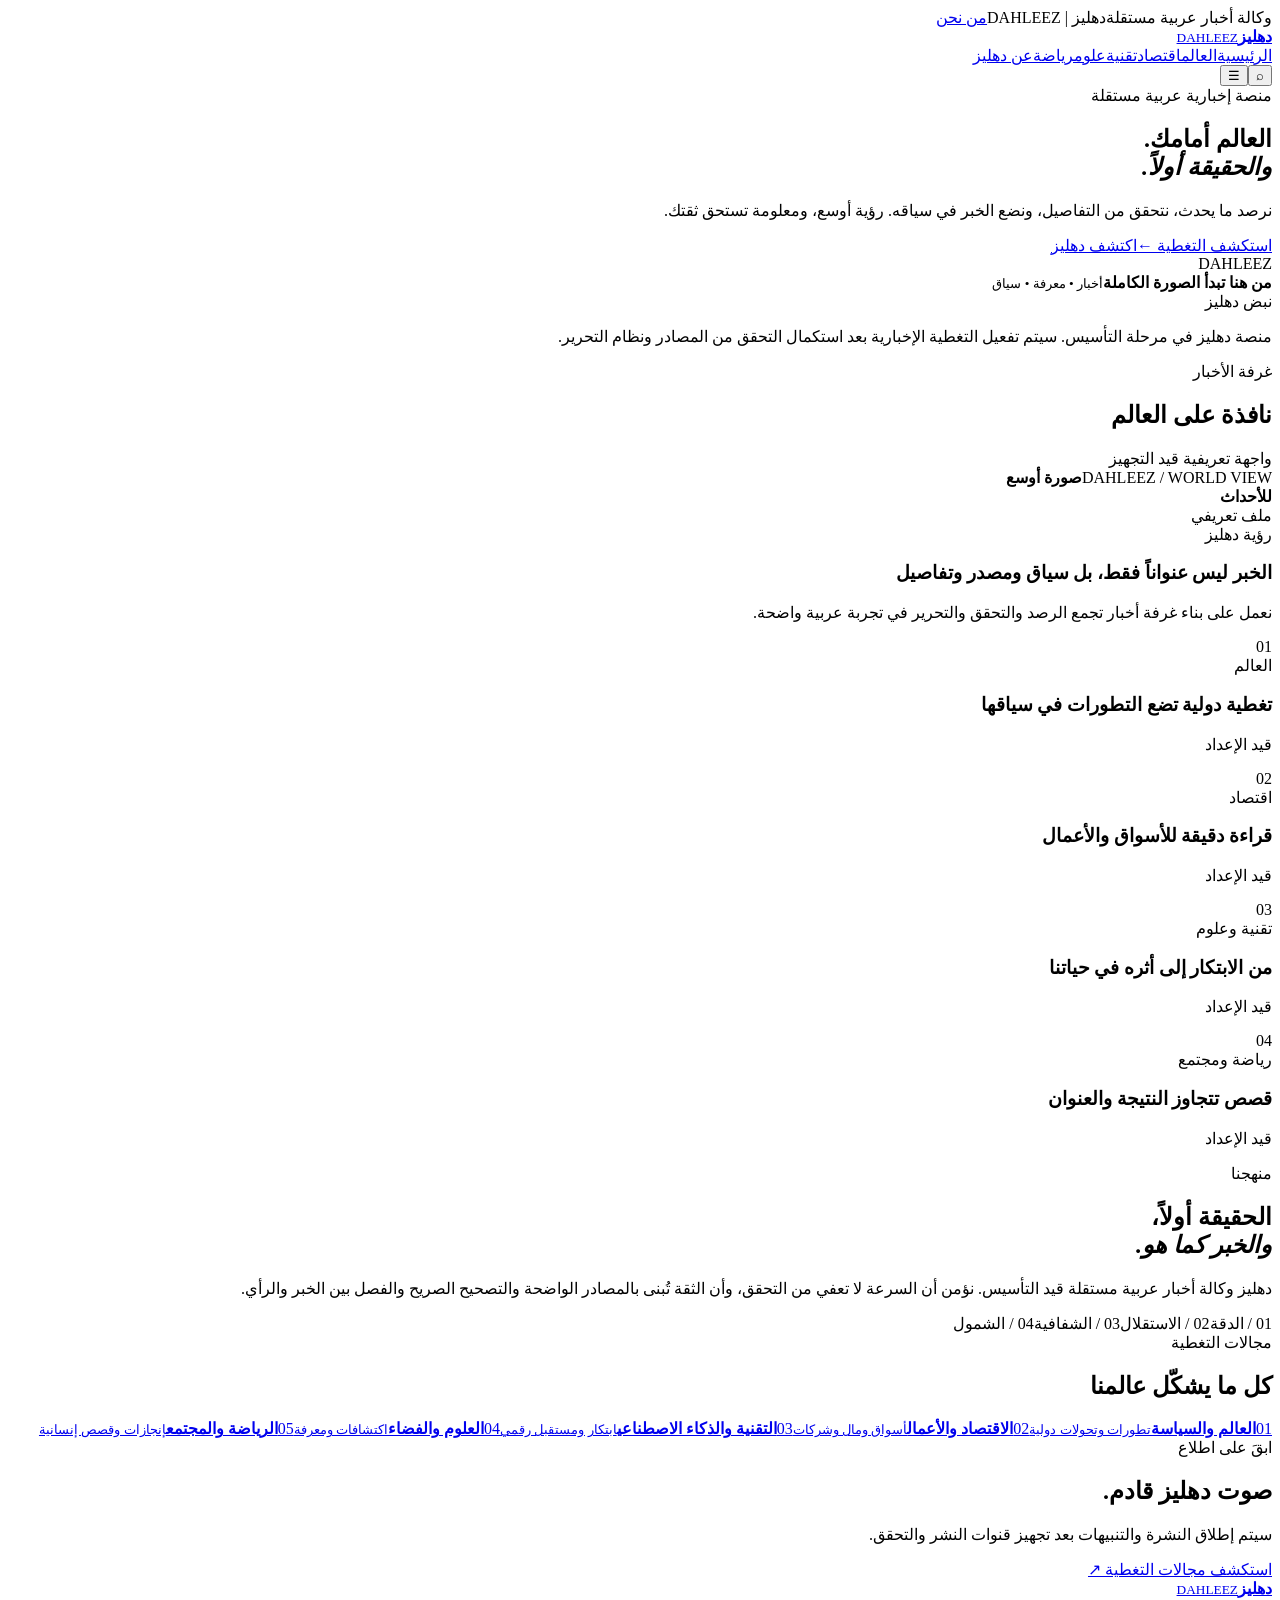
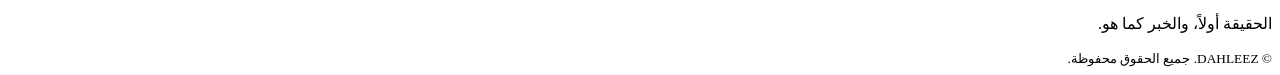
==== public/index.html @ 96f8e3ff "Prepare DAHLEEZ public assets for Cloudflare Worker" ====
<!doctype html>
<html lang="ar" dir="rtl">
<head>
<meta charset="utf-8"><meta name="viewport" content="width=device-width,initial-scale=1">
<meta name="theme-color" content="#08172a"><meta name="description" content="دهليز، وكالة أخبار عربية مستقلة. الحقيقة أولاً، والخبر كما هو.">
<title>دهليز | DAHLEEZ</title>
<link rel="icon" href="assets/brand/mark.svg" type="image/svg+xml">
<link rel="preconnect" href="https://fonts.googleapis.com"><link rel="preconnect" href="https://fonts.gstatic.com" crossorigin>
<link href="https://fonts.googleapis.com/css2?family=IBM+Plex+Sans+Arabic:wght@400;500;600;700&family=Manrope:wght@400;500;600;700;800&display=swap" rel="stylesheet">
<link rel="stylesheet" href="assets/css/style.css">
</head>
<body>
<div class="topline"><div class="wrap top-inner"><span>وكالة أخبار عربية مستقلة</span><span id="todayDate">دهليز | DAHLEEZ</span><a href="#about">من نحن</a></div></div>
<header class="header"><div class="wrap nav">
<a class="brand" href="#" aria-label="دهليز الرئيسية"><img src="assets/brand/mark.svg" alt=""><span><b>دهليز</b><small>DAHLEEZ</small></span></a>
<nav id="mainNav"><a class="active" href="#home">الرئيسية</a><a href="#world">العالم</a><a href="#business">اقتصاد</a><a href="#tech">تقنية</a><a href="#science">علوم</a><a href="#sports">رياضة</a><a href="#about">عن دهليز</a></nav>
<div class="nav-actions"><button class="search-btn" id="searchToggle" aria-label="فتح البحث">⌕</button><button class="menu-btn" id="menuToggle" aria-label="القائمة">☰</button></div>
</div></header>
<main id="home">
<section class="hero"><div class="wrap hero-grid"><div class="hero-copy"><div class="eyebrow"><i></i> منصة إخبارية عربية مستقلة</div><h1>العالم أمامك.<br><em>والحقيقة أولاً.</em></h1><p>نرصد ما يحدث، نتحقق من التفاصيل، ونضع الخبر في سياقه. رؤية أوسع، ومعلومة تستحق ثقتك.</p><div class="hero-links"><a class="gold-btn" href="#latest">استكشف التغطية <span>←</span></a><a class="text-link" href="#about">اكتشف دهليز</a></div></div><div class="hero-art"><div class="orbit orbit-one"></div><div class="orbit orbit-two"></div><div class="globe"><div class="globe-lines"></div><span>DAHLEEZ</span></div><div class="art-caption"><b>من هنا تبدأ الصورة الكاملة</b><small>أخبار • معرفة • سياق</small></div></div></div></section>
<section class="ticker"><div class="wrap ticker-inner"><span class="ticker-label">نبض دهليز</span><p>منصة دهليز في مرحلة التأسيس. سيتم تفعيل التغطية الإخبارية بعد استكمال التحقق من المصادر ونظام التحرير.</p><span class="ticker-dot"></span></div></section>
<section class="section wrap" id="latest"><div class="section-head"><div><span class="kicker">غرفة الأخبار</span><h2>نافذة على العالم</h2></div><span class="section-note">واجهة تعريفية قيد التجهيز</span></div>
<div class="feature-grid"><article class="feature-main"><div class="feature-visual"><div class="visual-world"><span>DAHLEEZ / WORLD VIEW</span><b>صورة أوسع<br>للأحداث</b></div><span class="visual-tag">ملف تعريفي</span></div><div class="feature-body"><span class="category">رؤية دهليز</span><h3>الخبر ليس عنواناً فقط، بل سياق ومصدر وتفاصيل</h3><p>نعمل على بناء غرفة أخبار تجمع الرصد والتحقق والتحرير في تجربة عربية واضحة.</p></div></article>
<div class="side-stories"><article class="story-card"><div class="story-icon">01</div><div><span class="category">العالم</span><h3>تغطية دولية تضع التطورات في سياقها</h3><p>قيد الإعداد</p></div></article><article class="story-card"><div class="story-icon">02</div><div><span class="category">اقتصاد</span><h3>قراءة دقيقة للأسواق والأعمال</h3><p>قيد الإعداد</p></div></article><article class="story-card"><div class="story-icon">03</div><div><span class="category">تقنية وعلوم</span><h3>من الابتكار إلى أثره في حياتنا</h3><p>قيد الإعداد</p></div></article><article class="story-card"><div class="story-icon">04</div><div><span class="category">رياضة ومجتمع</span><h3>قصص تتجاوز النتيجة والعنوان</h3><p>قيد الإعداد</p></div></article></div></div>
</section>
<section class="dark-band" id="about"><div class="wrap about-grid"><div><span class="kicker">منهجنا</span><h2>الحقيقة أولاً،<br><em>والخبر كما هو.</em></h2></div><div class="about-text"><p>دهليز وكالة أخبار عربية مستقلة قيد التأسيس. نؤمن أن السرعة لا تعفي من التحقق، وأن الثقة تُبنى بالمصادر الواضحة والتصحيح الصريح والفصل بين الخبر والرأي.</p><div class="values"><span>01 / الدقة</span><span>02 / الاستقلال</span><span>03 / الشفافية</span><span>04 / الشمول</span></div></div></div></section>
<section class="section wrap" id="coverage"><div class="section-head"><div><span class="kicker">مجالات التغطية</span><h2>كل ما يشكّل عالمنا</h2></div></div><div class="topics"><a id="world" href="#latest"><span>01</span><b>العالم والسياسة</b><small>تطورات وتحولات دولية</small></a><a id="business" href="#latest"><span>02</span><b>الاقتصاد والأعمال</b><small>أسواق ومال وشركات</small></a><a id="tech" href="#latest"><span>03</span><b>التقنية والذكاء الاصطناعي</b><small>ابتكار ومستقبل رقمي</small></a><a id="science" href="#latest"><span>04</span><b>العلوم والفضاء</b><small>اكتشافات ومعرفة</small></a><a id="sports" href="#latest"><span>05</span><b>الرياضة والمجتمع</b><small>إنجازات وقصص إنسانية</small></a></div></section>
<section class="newsletter"><div class="wrap news-inner"><div><span class="kicker">ابقَ على اطلاع</span><h2>صوت دهليز قادم.</h2><p>سيتم إطلاق النشرة والتنبيهات بعد تجهيز قنوات النشر والتحقق.</p></div><a class="outline-btn" href="#coverage">استكشف مجالات التغطية <span>↗</span></a></div></section>
</main>
<footer><div class="wrap footer-inner"><a class="brand footer-brand" href="#"><img src="assets/brand/mark.svg" alt=""><span><b>دهليز</b><small>DAHLEEZ</small></span></a><p>الحقيقة أولاً، والخبر كما هو.</p><small>© <span id="year"></span> DAHLEEZ. جميع الحقوق محفوظة.</small></div></footer>
<div class="search-panel" id="searchPanel" hidden><div class="wrap search-inner"><input id="searchInput" type="search" placeholder="ابحث في دهليز..." aria-label="ابحث"><button id="searchClose">إغلاق</button></div><p class="wrap">البحث سيتاح عند إطلاق المحتوى الإخباري.</p></div>
<script src="assets/js/app.js"></script>
</body></html>
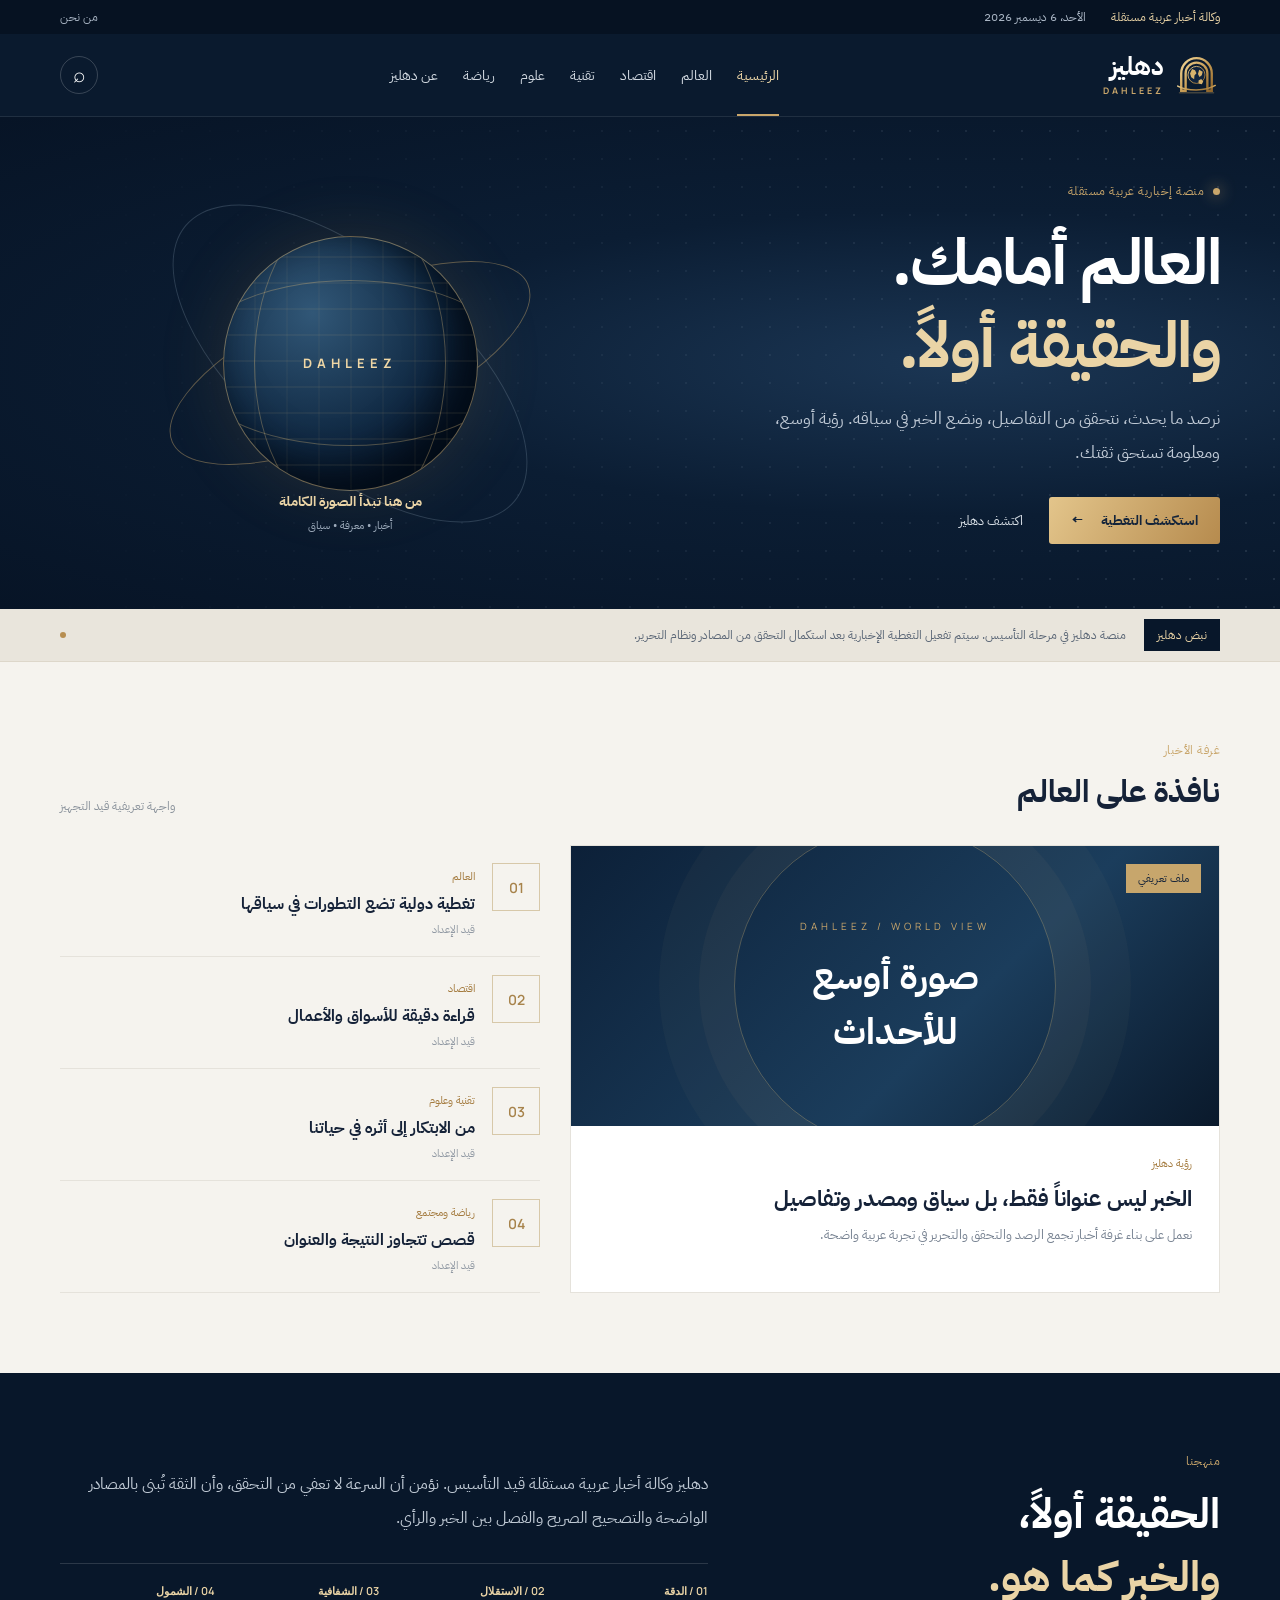
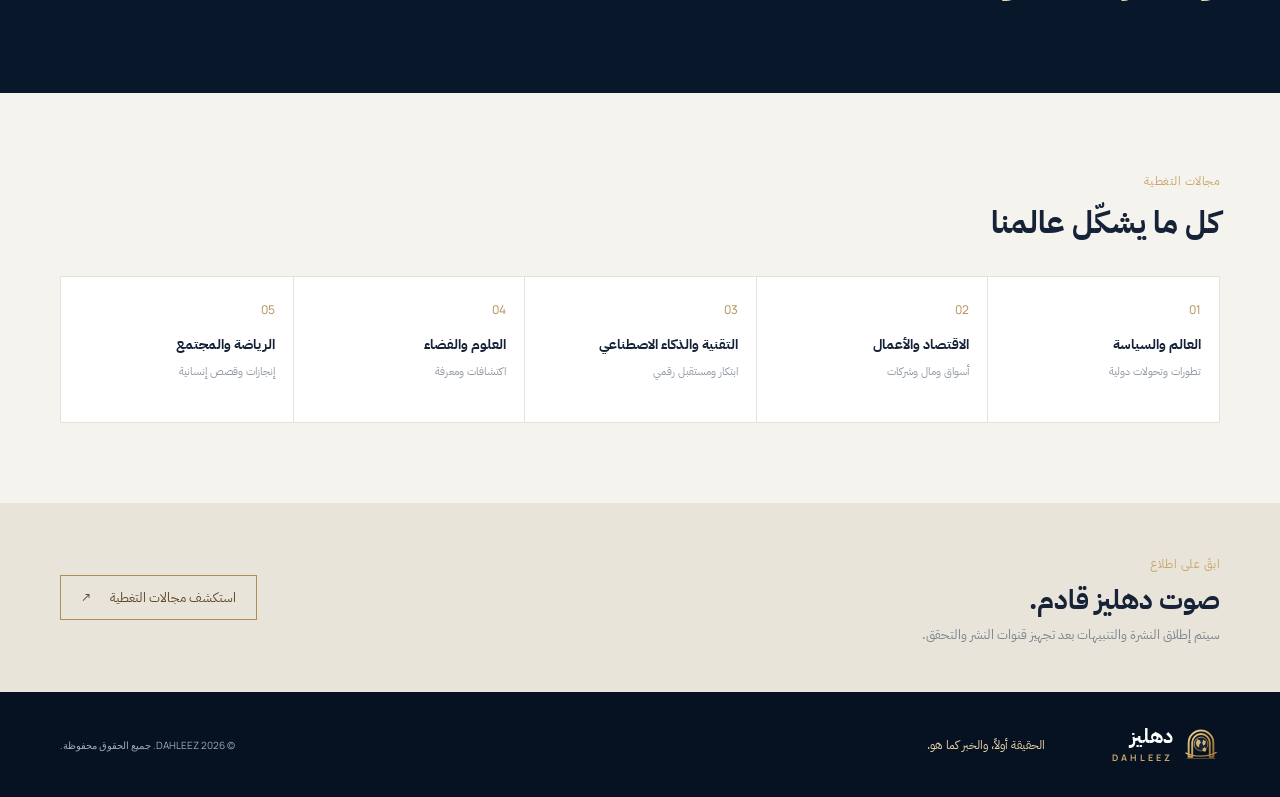
==== commit 3118af69: "Sync DAHLEEZ public site with latest homepage changes" ====
--- a/public/index.html
+++ b/public/index.html
@@ -22,6 +22,7 @@
 <section class="section wrap" id="latest"><div class="section-head"><div><span class="kicker">غرفة الأخبار</span><h2>نافذة على العالم</h2></div><span class="section-note">واجهة تعريفية قيد التجهيز</span></div>
 <div class="feature-grid"><article class="feature-main"><div class="feature-visual"><div class="visual-world"><span>DAHLEEZ / WORLD VIEW</span><b>صورة أوسع<br>للأحداث</b></div><span class="visual-tag">ملف تعريفي</span></div><div class="feature-body"><span class="category">رؤية دهليز</span><h3>الخبر ليس عنواناً فقط، بل سياق ومصدر وتفاصيل</h3><p>نعمل على بناء غرفة أخبار تجمع الرصد والتحقق والتحرير في تجربة عربية واضحة.</p></div></article>
 <div class="side-stories"><article class="story-card"><div class="story-icon">01</div><div><span class="category">العالم</span><h3>تغطية دولية تضع التطورات في سياقها</h3><p>قيد الإعداد</p></div></article><article class="story-card"><div class="story-icon">02</div><div><span class="category">اقتصاد</span><h3>قراءة دقيقة للأسواق والأعمال</h3><p>قيد الإعداد</p></div></article><article class="story-card"><div class="story-icon">03</div><div><span class="category">تقنية وعلوم</span><h3>من الابتكار إلى أثره في حياتنا</h3><p>قيد الإعداد</p></div></article><article class="story-card"><div class="story-icon">04</div><div><span class="category">رياضة ومجتمع</span><h3>قصص تتجاوز النتيجة والعنوان</h3><p>قيد الإعداد</p></div></article></div></div>
+<div id="liveStories" class="live-stories" hidden aria-live="polite"></div>
 </section>
 <section class="dark-band" id="about"><div class="wrap about-grid"><div><span class="kicker">منهجنا</span><h2>الحقيقة أولاً،<br><em>والخبر كما هو.</em></h2></div><div class="about-text"><p>دهليز وكالة أخبار عربية مستقلة قيد التأسيس. نؤمن أن السرعة لا تعفي من التحقق، وأن الثقة تُبنى بالمصادر الواضحة والتصحيح الصريح والفصل بين الخبر والرأي.</p><div class="values"><span>01 / الدقة</span><span>02 / الاستقلال</span><span>03 / الشفافية</span><span>04 / الشمول</span></div></div></div></section>
 <section class="section wrap" id="coverage"><div class="section-head"><div><span class="kicker">مجالات التغطية</span><h2>كل ما يشكّل عالمنا</h2></div></div><div class="topics"><a id="world" href="#latest"><span>01</span><b>العالم والسياسة</b><small>تطورات وتحولات دولية</small></a><a id="business" href="#latest"><span>02</span><b>الاقتصاد والأعمال</b><small>أسواق ومال وشركات</small></a><a id="tech" href="#latest"><span>03</span><b>التقنية والذكاء الاصطناعي</b><small>ابتكار ومستقبل رقمي</small></a><a id="science" href="#latest"><span>04</span><b>العلوم والفضاء</b><small>اكتشافات ومعرفة</small></a><a id="sports" href="#latest"><span>05</span><b>الرياضة والمجتمع</b><small>إنجازات وقصص إنسانية</small></a></div></section>
--- a/public/assets/css/style.css
+++ b/public/assets/css/style.css
@@ -0,0 +1,4 @@
+:root{--navy:#08172a;--navy2:#10243d;--gold:#c9a66b;--gold2:#ead4a6;--paper:#f5f3ee;--ink:#152238;--muted:#738092;--line:#e5e2db}*{box-sizing:border-box}html{scroll-behavior:smooth}body{margin:0;background:var(--paper);color:var(--ink);font-family:"IBM Plex Sans Arabic",sans-serif}a{color:inherit;text-decoration:none}.wrap{width:min(1160px,calc(100% - 44px));margin:auto}.topline{background:#061222;color:#aab6c5;font-size:12px}.top-inner{height:34px;display:flex;align-items:center;gap:25px}.top-inner span:first-child{color:var(--gold2)}.top-inner a{margin-right:auto}.header{background:#0a1a2e;color:white;border-bottom:1px solid #ffffff17;position:sticky;top:0;z-index:20}.nav{height:82px;display:flex;align-items:center;gap:35px}.brand{display:flex;align-items:center;gap:9px;min-width:150px}.brand img{width:47px;height:47px}.brand b{font-size:25px;display:block;line-height:1.1;font-weight:700}.brand small{font:700 9px Manrope,sans-serif;letter-spacing:3px;color:var(--gold);display:block;margin-top:4px}.nav nav{display:flex;align-items:center;gap:25px;margin:auto;font-size:14px;color:#d2d9e1}.nav nav a{padding:30px 0;position:relative}.nav nav a:hover,.nav nav .active{color:var(--gold2)}.nav nav .active:after{content:"";position:absolute;bottom:0;right:0;left:0;height:2px;background:var(--gold)}.nav-actions{display:flex;gap:8px}.nav-actions button{border:1px solid #ffffff30;color:white;background:transparent;width:38px;height:38px;border-radius:50%;font-size:21px;cursor:pointer}.menu-btn{display:none}.hero{background:radial-gradient(ellipse at 75% 50%,#1b3654 0,#0b1d33 44%,#071426 100%);color:white;overflow:hidden;position:relative}.hero:after{content:"";position:absolute;inset:0;opacity:.13;background-image:radial-gradient(#b7c7d8 1px,transparent 1px);background-size:28px 28px;mask-image:linear-gradient(90deg,transparent,#000)}.hero-grid{min-height:460px;display:grid;grid-template-columns:1fr 1fr;align-items:center;position:relative;z-index:1}.hero-copy{padding:65px 0}.eyebrow,.kicker{font-size:12px;color:var(--gold);letter-spacing:.5px}.eyebrow{display:flex;align-items:center;gap:9px}.eyebrow i{width:7px;height:7px;border-radius:50%;background:var(--gold);box-shadow:0 0 15px var(--gold)}h1{font-size:clamp(42px,5vw,66px);line-height:1.3;margin:22px 0 14px;letter-spacing:-1.5px}h1 em,.about-grid h2 em{font-style:normal;color:var(--gold2)}.hero-copy>p{max-width:480px;color:#c0cad6;font-size:17px;line-height:2;margin:0 0 27px}.hero-links{display:flex;align-items:center;gap:26px}.gold-btn{background:linear-gradient(120deg,#e3c58b,#b68b4e);color:#14243a;padding:13px 22px;border-radius:3px;font-weight:700;font-size:14px}.gold-btn span{margin-right:14px}.text-link{color:#d9e0e7;font-size:13px}.hero-art{height:390px;position:relative;display:grid;place-items:center}.globe{width:255px;height:255px;border-radius:50%;border:1px solid #c6a66b88;background:radial-gradient(circle at 35% 30%,#315777,#102943 53%,#071426 75%);box-shadow:inset -20px -15px 45px #020b16,0 0 70px #c39b4b24;display:grid;place-items:center;position:relative;overflow:hidden}.globe:before,.globe:after{content:"";position:absolute;border:1px solid #d8b77955;border-radius:50%;width:75%;height:125%}.globe:after{width:130%;height:65%}.globe-lines{position:absolute;inset:0;background:repeating-linear-gradient(0deg,transparent 0 24px,#d9bb8050 25px,transparent 26px),repeating-linear-gradient(90deg,transparent 0 30px,#d9bb8030 31px,transparent 32px);border-radius:50%;opacity:.45}.globe span{font:700 13px Manrope,sans-serif;letter-spacing:5px;color:#f0d7a5;z-index:1}.orbit{position:absolute;border:1px solid #c9a66b70;border-radius:50%;width:390px;height:140px;transform:rotate(-24deg)}.orbit-two{width:430px;height:205px;transform:rotate(40deg);border-color:#8aa1b544}.art-caption{position:absolute;bottom:22px;right:50%;transform:translateX(50%);text-align:center;white-space:nowrap}.art-caption b{display:block;color:var(--gold2);font-size:14px}.art-caption small{color:#9eacbc;font-size:11px}.ticker{background:#e9e5dc;border-bottom:1px solid #ddd7ca}.ticker-inner{min-height:52px;display:flex;align-items:center;gap:18px}.ticker-label{background:var(--navy);color:var(--gold2);font-size:12px;padding:7px 13px}.ticker-inner p{font-size:12px;color:#596575;margin:0}.ticker-dot{width:6px;height:6px;border-radius:50%;background:#b78e51;margin-right:auto}.section{padding-top:75px;padding-bottom:80px}.section-head{display:flex;align-items:end;justify-content:space-between;margin-bottom:30px}.section-head h2{font-size:31px;margin:7px 0 0}.section-note{color:#8a929b;font-size:12px}.feature-grid{display:grid;grid-template-columns:1.15fr .85fr;gap:30px}.feature-main{background:white;border:1px solid var(--line)}.feature-visual{height:280px;background:linear-gradient(135deg,#0c2038,#1b3d5c 60%,#0a192b);position:relative;overflow:hidden;display:flex;align-items:center;justify-content:center}.feature-visual:before{content:"";position:absolute;width:320px;height:320px;border:1px solid #d2b47755;border-radius:50%;box-shadow:0 0 0 35px #d2b4770a,0 0 0 75px #d2b47708}.visual-world{color:white;text-align:center;position:relative}.visual-world span{font:10px Manrope,sans-serif;letter-spacing:4px;color:var(--gold)}.visual-world b{display:block;font-size:37px;line-height:1.5;margin-top:12px}.visual-tag{position:absolute;top:18px;right:18px;background:#c7a66c;color:#17253a;padding:6px 12px;font-size:11px}.feature-body{padding:24px 27px}.category{font-size:11px;color:#a47b3f}.feature-body h3{font-size:22px;margin:8px 0}.feature-body p{font-size:13px;color:#788392;line-height:1.9;margin:0}.side-stories{display:flex;flex-direction:column}.story-card{display:flex;gap:17px;padding:18px 0;border-bottom:1px solid var(--line)}.story-icon{width:48px;height:48px;border:1px solid #d7c8a9;color:#a7834b;display:grid;place-items:center;font:600 14px Manrope;flex-shrink:0}.story-card h3{font-size:16px;margin:5px 0}.story-card p{font-size:11px;color:#929aa4;margin:0}.dark-band{background:var(--navy);color:white;padding:75px 0}.about-grid{display:grid;grid-template-columns:.8fr 1.2fr;gap:80px;align-items:center}.about-grid h2{font-size:42px;line-height:1.5;margin:10px 0}.about-text>p{color:#c0cad5;font-size:16px;line-height:2.1;margin:0 0 28px}.values{display:grid;grid-template-columns:repeat(4,1fr);gap:10px;border-top:1px solid #ffffff24;padding-top:19px}.values span{font:600 11px Manrope,sans-serif;color:var(--gold2)}.topics{display:grid;grid-template-columns:repeat(5,1fr);border:1px solid var(--line);background:white}.topics a{padding:24px 18px;border-left:1px solid var(--line);min-height:145px;transition:.2s}.topics a:hover{background:#f0ece3}.topics a:last-child{border:0}.topics span{display:block;color:#b18b50;font:12px Manrope;margin-bottom:16px}.topics b{display:block;font-size:14px}.topics small{display:block;color:#929aa4;font-size:11px;margin-top:8px}.newsletter{background:#e9e4d9;padding:48px 0}.news-inner{display:flex;align-items:center;justify-content:space-between}.news-inner h2{font-size:27px;margin:5px 0}.news-inner p{color:#7b8490;font-size:13px;margin:0}.outline-btn{border:1px solid #b18b50;padding:12px 20px;color:#5c4729;font-size:13px}.outline-btn span{margin-right:15px}footer{background:#061222;color:#9daaba}.footer-inner{min-height:105px;display:flex;align-items:center;gap:25px}.footer-brand{color:white}.footer-brand img{width:38px}.footer-brand b{font-size:20px}.footer-inner>p{font-size:12px;margin-left:auto;color:var(--gold2)}.footer-inner>small{font:10px Manrope}.search-panel{position:fixed;inset:0 0 auto;background:#0a1a2e;color:white;z-index:40;padding:25px 0 18px;box-shadow:0 15px 35px #0005}.search-inner{display:flex;gap:12px}.search-inner input{flex:1;background:#fff1;border:1px solid #ffffff30;color:white;padding:13px;font:inherit}.search-inner button{background:var(--gold);border:0;padding:0 20px;font:inherit}.search-panel p{font-size:12px;color:#aab6c5}.search-panel[hidden]{display:none}
+@media(max-width:900px){.nav{gap:14px}.nav nav{gap:13px;font-size:12px}.brand{min-width:120px}.brand b{font-size:22px}.hero-grid{min-height:420px}.hero-art{transform:scale(.85)}.topics{grid-template-columns:repeat(3,1fr)}.topics a:nth-child(3){border-left:0}.topics a:nth-child(n+4){border-top:1px solid var(--line)}}
+@media(max-width:680px){.wrap{width:min(100% - 30px,520px)}.top-inner{gap:10px;font-size:10px}.top-inner span:first-child{display:none}.nav{height:68px}.brand img{width:40px}.brand b{font-size:21px}.nav nav{display:none;position:absolute;top:68px;right:0;left:0;background:#0a1a2e;padding:10px 20px 20px;flex-direction:column;align-items:stretch;gap:0;border-top:1px solid #ffffff20}.nav nav.open{display:flex}.nav nav a{padding:12px 0}.nav nav .active:after{display:none}.menu-btn{display:block}.hero-grid{grid-template-columns:1fr;min-height:0}.hero-copy{padding:54px 0 5px}.hero-copy>p{font-size:15px}.hero-art{height:280px;transform:scale(.75);margin-top:-5px}.globe{width:225px;height:225px}.orbit{width:330px}.ticker-inner{gap:10px}.ticker-inner p{font-size:10px;line-height:1.7}.section{padding:55px 0}.section-head h2{font-size:25px}.section-note{font-size:10px}.feature-grid{grid-template-columns:1fr;gap:12px}.feature-visual{height:220px}.visual-world b{font-size:30px}.feature-body{padding:20px}.feature-body h3{font-size:19px}.story-card{padding:14px 0}.dark-band{padding:55px 0}.about-grid{grid-template-columns:1fr;gap:15px}.about-grid h2{font-size:34px}.about-text>p{font-size:14px}.values{grid-template-columns:repeat(2,1fr);row-gap:15px}.topics{grid-template-columns:repeat(2,1fr)}.topics a{min-height:125px;padding:18px 13px;border-top:1px solid var(--line)}.topics a:nth-child(odd){border-left:1px solid var(--line)}.topics a:nth-child(even){border-left:0}.topics a:last-child{grid-column:span 2;border:0;border-top:1px solid var(--line)}.news-inner{align-items:flex-start;gap:18px;flex-direction:column}.footer-inner{padding:20px 0;flex-wrap:wrap;gap:10px}.footer-inner>p{width:100%;order:3}.footer-inner>small{margin-right:auto;font-size:9px}}
+@media(prefers-reduced-motion:reduce){html{scroll-behavior:auto}*{transition:none!important}}
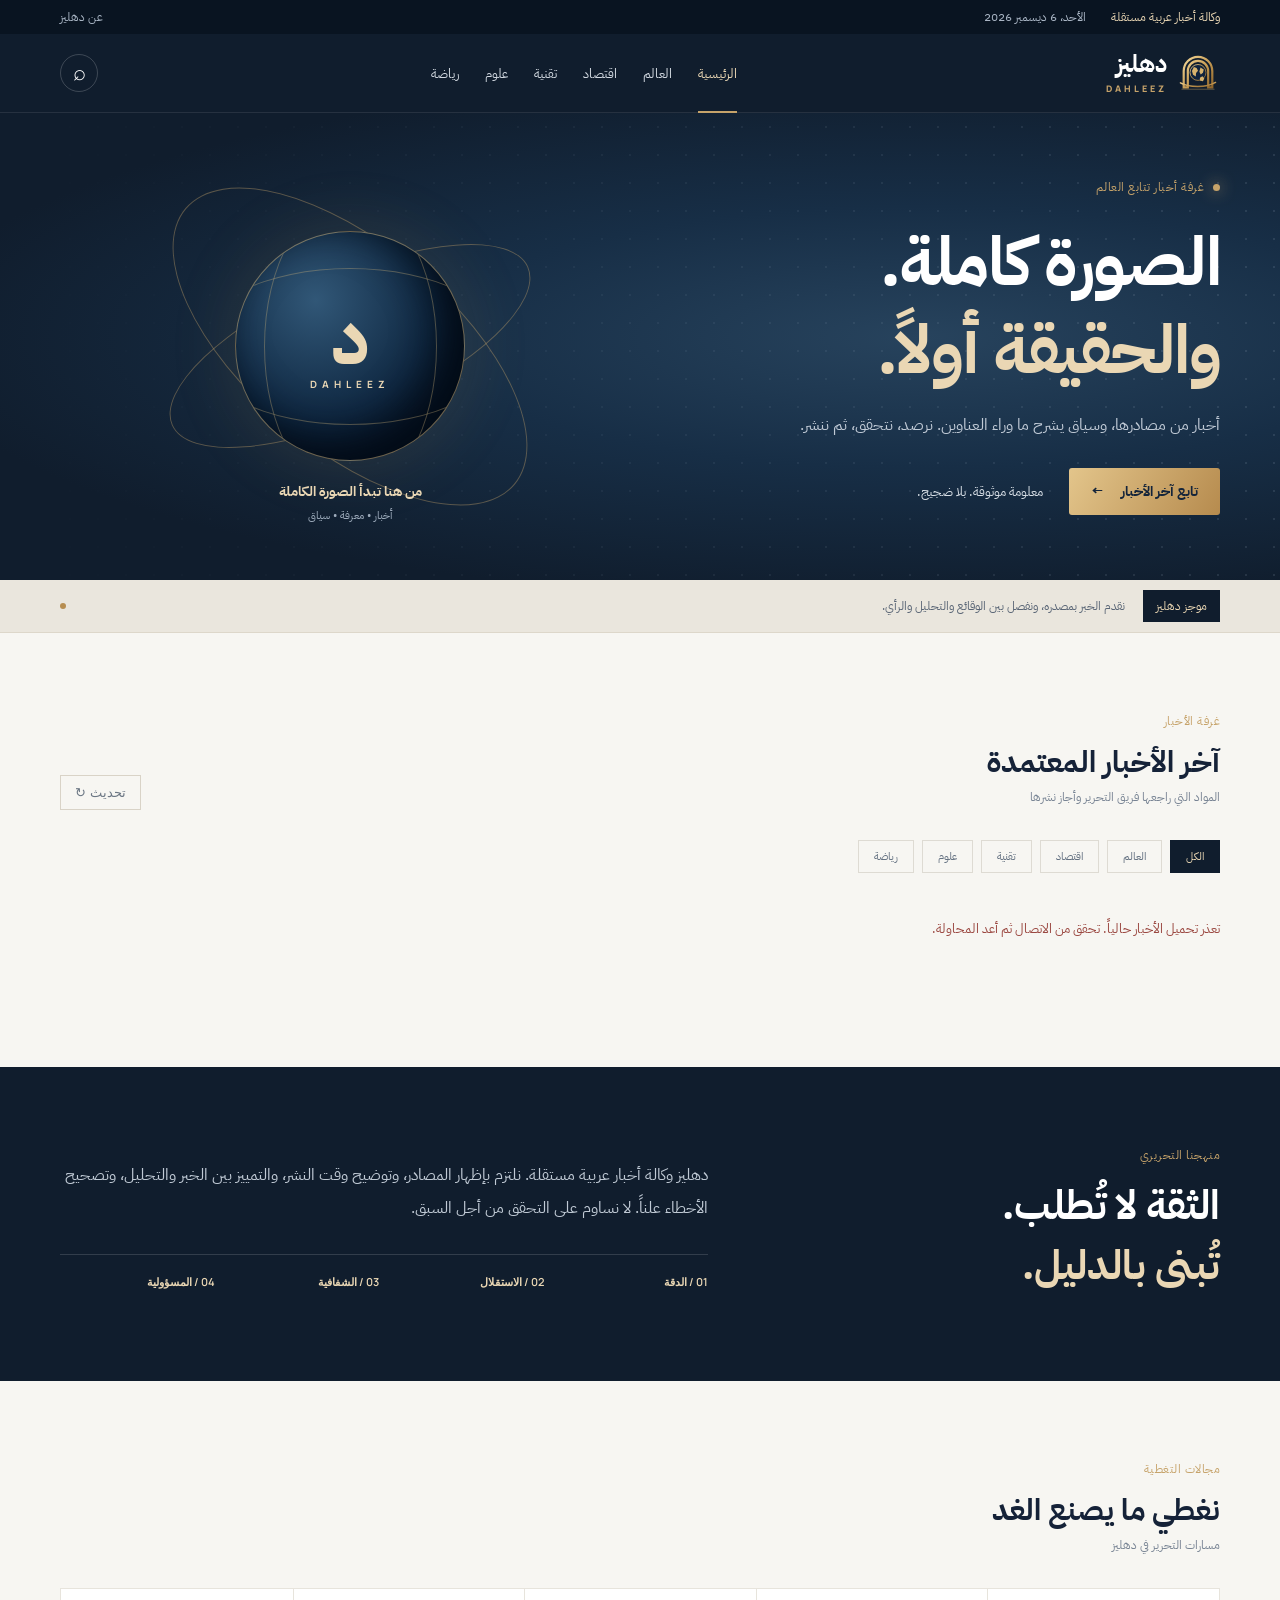
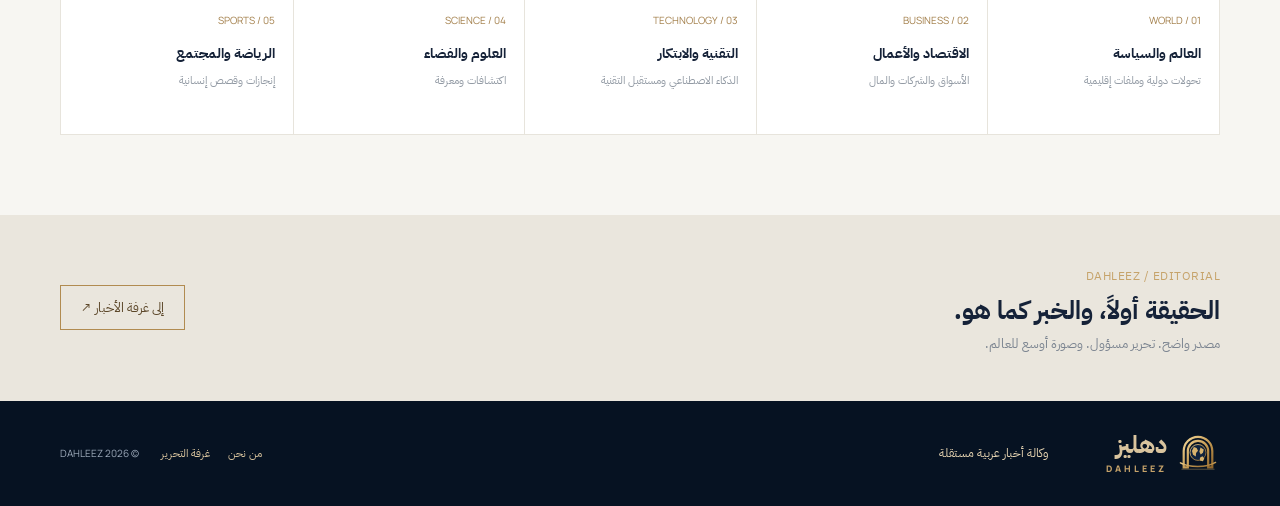
==== commit 94041ac7: "Build complete DAHLEEZ newsroom experience" ====
--- a/public/index.html
+++ b/public/index.html
@@ -1,34 +1,13 @@
-<!doctype html>
-<html lang="ar" dir="rtl">
-<head>
-<meta charset="utf-8"><meta name="viewport" content="width=device-width,initial-scale=1">
-<meta name="theme-color" content="#08172a"><meta name="description" content="دهليز، وكالة أخبار عربية مستقلة. الحقيقة أولاً، والخبر كما هو.">
-<title>دهليز | DAHLEEZ</title>
-<link rel="icon" href="assets/brand/mark.svg" type="image/svg+xml">
-<link rel="preconnect" href="https://fonts.googleapis.com"><link rel="preconnect" href="https://fonts.gstatic.com" crossorigin>
-<link href="https://fonts.googleapis.com/css2?family=IBM+Plex+Sans+Arabic:wght@400;500;600;700&family=Manrope:wght@400;500;600;700;800&display=swap" rel="stylesheet">
-<link rel="stylesheet" href="assets/css/style.css">
-</head>
-<body>
-<div class="topline"><div class="wrap top-inner"><span>وكالة أخبار عربية مستقلة</span><span id="todayDate">دهليز | DAHLEEZ</span><a href="#about">من نحن</a></div></div>
-<header class="header"><div class="wrap nav">
-<a class="brand" href="#" aria-label="دهليز الرئيسية"><img src="assets/brand/mark.svg" alt=""><span><b>دهليز</b><small>DAHLEEZ</small></span></a>
-<nav id="mainNav"><a class="active" href="#home">الرئيسية</a><a href="#world">العالم</a><a href="#business">اقتصاد</a><a href="#tech">تقنية</a><a href="#science">علوم</a><a href="#sports">رياضة</a><a href="#about">عن دهليز</a></nav>
-<div class="nav-actions"><button class="search-btn" id="searchToggle" aria-label="فتح البحث">⌕</button><button class="menu-btn" id="menuToggle" aria-label="القائمة">☰</button></div>
-</div></header>
-<main id="home">
-<section class="hero"><div class="wrap hero-grid"><div class="hero-copy"><div class="eyebrow"><i></i> منصة إخبارية عربية مستقلة</div><h1>العالم أمامك.<br><em>والحقيقة أولاً.</em></h1><p>نرصد ما يحدث، نتحقق من التفاصيل، ونضع الخبر في سياقه. رؤية أوسع، ومعلومة تستحق ثقتك.</p><div class="hero-links"><a class="gold-btn" href="#latest">استكشف التغطية <span>←</span></a><a class="text-link" href="#about">اكتشف دهليز</a></div></div><div class="hero-art"><div class="orbit orbit-one"></div><div class="orbit orbit-two"></div><div class="globe"><div class="globe-lines"></div><span>DAHLEEZ</span></div><div class="art-caption"><b>من هنا تبدأ الصورة الكاملة</b><small>أخبار • معرفة • سياق</small></div></div></div></section>
-<section class="ticker"><div class="wrap ticker-inner"><span class="ticker-label">نبض دهليز</span><p>منصة دهليز في مرحلة التأسيس. سيتم تفعيل التغطية الإخبارية بعد استكمال التحقق من المصادر ونظام التحرير.</p><span class="ticker-dot"></span></div></section>
-<section class="section wrap" id="latest"><div class="section-head"><div><span class="kicker">غرفة الأخبار</span><h2>نافذة على العالم</h2></div><span class="section-note">واجهة تعريفية قيد التجهيز</span></div>
-<div class="feature-grid"><article class="feature-main"><div class="feature-visual"><div class="visual-world"><span>DAHLEEZ / WORLD VIEW</span><b>صورة أوسع<br>للأحداث</b></div><span class="visual-tag">ملف تعريفي</span></div><div class="feature-body"><span class="category">رؤية دهليز</span><h3>الخبر ليس عنواناً فقط، بل سياق ومصدر وتفاصيل</h3><p>نعمل على بناء غرفة أخبار تجمع الرصد والتحقق والتحرير في تجربة عربية واضحة.</p></div></article>
-<div class="side-stories"><article class="story-card"><div class="story-icon">01</div><div><span class="category">العالم</span><h3>تغطية دولية تضع التطورات في سياقها</h3><p>قيد الإعداد</p></div></article><article class="story-card"><div class="story-icon">02</div><div><span class="category">اقتصاد</span><h3>قراءة دقيقة للأسواق والأعمال</h3><p>قيد الإعداد</p></div></article><article class="story-card"><div class="story-icon">03</div><div><span class="category">تقنية وعلوم</span><h3>من الابتكار إلى أثره في حياتنا</h3><p>قيد الإعداد</p></div></article><article class="story-card"><div class="story-icon">04</div><div><span class="category">رياضة ومجتمع</span><h3>قصص تتجاوز النتيجة والعنوان</h3><p>قيد الإعداد</p></div></article></div></div>
-<div id="liveStories" class="live-stories" hidden aria-live="polite"></div>
-</section>
-<section class="dark-band" id="about"><div class="wrap about-grid"><div><span class="kicker">منهجنا</span><h2>الحقيقة أولاً،<br><em>والخبر كما هو.</em></h2></div><div class="about-text"><p>دهليز وكالة أخبار عربية مستقلة قيد التأسيس. نؤمن أن السرعة لا تعفي من التحقق، وأن الثقة تُبنى بالمصادر الواضحة والتصحيح الصريح والفصل بين الخبر والرأي.</p><div class="values"><span>01 / الدقة</span><span>02 / الاستقلال</span><span>03 / الشفافية</span><span>04 / الشمول</span></div></div></div></section>
-<section class="section wrap" id="coverage"><div class="section-head"><div><span class="kicker">مجالات التغطية</span><h2>كل ما يشكّل عالمنا</h2></div></div><div class="topics"><a id="world" href="#latest"><span>01</span><b>العالم والسياسة</b><small>تطورات وتحولات دولية</small></a><a id="business" href="#latest"><span>02</span><b>الاقتصاد والأعمال</b><small>أسواق ومال وشركات</small></a><a id="tech" href="#latest"><span>03</span><b>التقنية والذكاء الاصطناعي</b><small>ابتكار ومستقبل رقمي</small></a><a id="science" href="#latest"><span>04</span><b>العلوم والفضاء</b><small>اكتشافات ومعرفة</small></a><a id="sports" href="#latest"><span>05</span><b>الرياضة والمجتمع</b><small>إنجازات وقصص إنسانية</small></a></div></section>
-<section class="newsletter"><div class="wrap news-inner"><div><span class="kicker">ابقَ على اطلاع</span><h2>صوت دهليز قادم.</h2><p>سيتم إطلاق النشرة والتنبيهات بعد تجهيز قنوات النشر والتحقق.</p></div><a class="outline-btn" href="#coverage">استكشف مجالات التغطية <span>↗</span></a></div></section>
-</main>
-<footer><div class="wrap footer-inner"><a class="brand footer-brand" href="#"><img src="assets/brand/mark.svg" alt=""><span><b>دهليز</b><small>DAHLEEZ</small></span></a><p>الحقيقة أولاً، والخبر كما هو.</p><small>© <span id="year"></span> DAHLEEZ. جميع الحقوق محفوظة.</small></div></footer>
-<div class="search-panel" id="searchPanel" hidden><div class="wrap search-inner"><input id="searchInput" type="search" placeholder="ابحث في دهليز..." aria-label="ابحث"><button id="searchClose">إغلاق</button></div><p class="wrap">البحث سيتاح عند إطلاق المحتوى الإخباري.</p></div>
-<script src="assets/js/app.js"></script>
-</body></html>+<!doctype html><html lang="ar" dir="rtl"><head><meta charset="utf-8"><meta name="viewport" content="width=device-width,initial-scale=1"><meta name="theme-color" content="#101d2d"><meta name="description" content="دهليز، وكالة أخبار عربية مستقلة. الحقيقة أولاً، والخبر كما هو."><meta property="og:site_name" content="دهليز | DAHLEEZ"><title>دهليز | DAHLEEZ</title><link rel="icon" href="assets/brand/mark.svg" type="image/svg+xml"><link rel="preconnect" href="https://fonts.googleapis.com"><link rel="preconnect" href="https://fonts.gstatic.com" crossorigin><link href="https://fonts.googleapis.com/css2?family=IBM+Plex+Sans+Arabic:wght@400;500;600;700&family=Manrope:wght@400;500;600;700;800&display=swap" rel="stylesheet"><link rel="stylesheet" href="assets/css/style.css"></head><body>
+<div class="topline"><div class="wrap top-inner"><span>وكالة أخبار عربية مستقلة</span><span id="todayDate">DAHLEEZ</span><a href="#about">عن دهليز</a></div></div>
+<header class="header"><div class="wrap nav"><a class="brand" href="./"><img src="assets/brand/mark.svg" alt=""><span><b>دهليز</b><small>DAHLEEZ</small></span></a><nav id="mainNav"><a class="active" href="./">الرئيسية</a><a href="?category=world">العالم</a><a href="?category=business">اقتصاد</a><a href="?category=technology">تقنية</a><a href="?category=science">علوم</a><a href="?category=sports">رياضة</a></nav><div class="nav-actions"><button class="search-btn" id="searchToggle" aria-label="البحث">⌕</button><button class="menu-btn" id="menuToggle" aria-label="القائمة">☰</button></div></div></header>
+<main><section class="hero"><div class="wrap hero-grid"><div class="hero-copy"><div class="eyebrow"><i></i> غرفة أخبار تتابع العالم</div><h1>الصورة كاملة.<br><em>والحقيقة أولاً.</em></h1><p>أخبار من مصادرها، وسياق يشرح ما وراء العناوين. نرصد، نتحقق، ثم ننشر.</p><div class="hero-links"><a class="gold-btn" href="#latest">تابع آخر الأخبار <span>←</span></a><span class="text-link">معلومة موثوقة. بلا ضجيج.</span></div></div><div class="hero-art"><div class="orbit orbit-one"></div><div class="orbit orbit-two"></div><div class="globe"><b>د</b><span>DAHLEEZ</span></div><div class="art-caption"><b>من هنا تبدأ الصورة الكاملة</b><small>أخبار • معرفة • سياق</small></div></div></div></section>
+<section class="ticker"><div class="wrap ticker-inner"><span class="ticker-label">موجز دهليز</span><p>نقدم الخبر بمصدره، ونفصل بين الوقائع والتحليل والرأي.</p><span class="ticker-dot"></span></div></section>
+<section class="section wrap" id="latest"><div class="section-head"><div><span class="kicker">غرفة الأخبار</span><h2 id="feedHeading">آخر الأخبار المعتمدة</h2><p id="feedDescription">المواد التي راجعها فريق التحرير وأجاز نشرها</p></div><button class="refresh-button" id="refreshStories">تحديث ↻</button></div>
+<div class="filter-row" id="categoryFilters"><a href="./" data-category="" class="filter-chip active">الكل</a><a href="?category=world" data-category="world" class="filter-chip">العالم</a><a href="?category=business" data-category="business" class="filter-chip">اقتصاد</a><a href="?category=technology" data-category="technology" class="filter-chip">تقنية</a><a href="?category=science" data-category="science" class="filter-chip">علوم</a><a href="?category=sports" data-category="sports" class="filter-chip">رياضة</a></div>
+<div id="feedState" class="feed-state" role="status">جارٍ جلب آخر الأخبار...</div><div id="liveStories" class="live-grid" aria-live="polite"></div><div class="load-more-wrap"><button id="loadMore" class="load-more" hidden>عرض المزيد من الأخبار ↓</button></div></section>
+<section class="dark-band" id="about"><div class="wrap about-grid"><div><span class="kicker">منهجنا التحريري</span><h2>الثقة لا تُطلب.<br><em>تُبنى بالدليل.</em></h2></div><div class="about-text"><p>دهليز وكالة أخبار عربية مستقلة. نلتزم بإظهار المصادر، وتوضيح وقت النشر، والتمييز بين الخبر والتحليل، وتصحيح الأخطاء علناً. لا نساوم على التحقق من أجل السبق.</p><div class="values"><span>01 / الدقة</span><span>02 / الاستقلال</span><span>03 / الشفافية</span><span>04 / المسؤولية</span></div></div></div></section>
+<section class="section wrap"><div class="section-head"><div><span class="kicker">مجالات التغطية</span><h2>نغطي ما يصنع الغد</h2><p>مسارات التحرير في دهليز</p></div></div><div class="topics"><a href="?category=world"><span>01 / WORLD</span><b>العالم والسياسة</b><small>تحولات دولية وملفات إقليمية</small></a><a href="?category=business"><span>02 / BUSINESS</span><b>الاقتصاد والأعمال</b><small>الأسواق والشركات والمال</small></a><a href="?category=technology"><span>03 / TECHNOLOGY</span><b>التقنية والابتكار</b><small>الذكاء الاصطناعي ومستقبل التقنية</small></a><a href="?category=science"><span>04 / SCIENCE</span><b>العلوم والفضاء</b><small>اكتشافات ومعرفة</small></a><a href="?category=sports"><span>05 / SPORTS</span><b>الرياضة والمجتمع</b><small>إنجازات وقصص إنسانية</small></a></div></section>
+<section class="newsletter"><div class="wrap news-inner"><div><span class="kicker">DAHLEEZ / EDITORIAL</span><h2>الحقيقة أولاً، والخبر كما هو.</h2><p>مصدر واضح. تحرير مسؤول. وصورة أوسع للعالم.</p></div><a class="outline-btn" href="#latest">إلى غرفة الأخبار ↗</a></div></section></main>
+<footer><div class="wrap footer-inner"><a class="brand footer-brand" href="./"><img src="assets/brand/mark.svg" alt=""><span><b>دهليز</b><small>DAHLEEZ</small></span></a><p>وكالة أخبار عربية مستقلة</p><div class="footer-links"><a href="#about">من نحن</a><a href="admin.html">غرفة التحرير</a></div><small>© <span id="year"></span> DAHLEEZ</small></div></footer>
+<div class="search-panel" id="searchPanel" hidden><div class="wrap search-box"><div class="search-title"><b>ابحث في دهليز</b><button id="searchClose">×</button></div><form id="searchForm"><input id="searchInput" type="search" placeholder="عنوان أو كلمة مفتاحية..."><button type="submit">بحث</button></form><p>البحث في الأخبار المنشورة والمعتمدة فقط.</p></div></div><script src="assets/js/app.js" defer></script></body></html>
--- a/public/assets/css/style.css
+++ b/public/assets/css/style.css
@@ -1,4 +1,15 @@
 :root{--navy:#08172a;--navy2:#10243d;--gold:#c9a66b;--gold2:#ead4a6;--paper:#f5f3ee;--ink:#152238;--muted:#738092;--line:#e5e2db}*{box-sizing:border-box}html{scroll-behavior:smooth}body{margin:0;background:var(--paper);color:var(--ink);font-family:"IBM Plex Sans Arabic",sans-serif}a{color:inherit;text-decoration:none}.wrap{width:min(1160px,calc(100% - 44px));margin:auto}.topline{background:#061222;color:#aab6c5;font-size:12px}.top-inner{height:34px;display:flex;align-items:center;gap:25px}.top-inner span:first-child{color:var(--gold2)}.top-inner a{margin-right:auto}.header{background:#0a1a2e;color:white;border-bottom:1px solid #ffffff17;position:sticky;top:0;z-index:20}.nav{height:82px;display:flex;align-items:center;gap:35px}.brand{display:flex;align-items:center;gap:9px;min-width:150px}.brand img{width:47px;height:47px}.brand b{font-size:25px;display:block;line-height:1.1;font-weight:700}.brand small{font:700 9px Manrope,sans-serif;letter-spacing:3px;color:var(--gold);display:block;margin-top:4px}.nav nav{display:flex;align-items:center;gap:25px;margin:auto;font-size:14px;color:#d2d9e1}.nav nav a{padding:30px 0;position:relative}.nav nav a:hover,.nav nav .active{color:var(--gold2)}.nav nav .active:after{content:"";position:absolute;bottom:0;right:0;left:0;height:2px;background:var(--gold)}.nav-actions{display:flex;gap:8px}.nav-actions button{border:1px solid #ffffff30;color:white;background:transparent;width:38px;height:38px;border-radius:50%;font-size:21px;cursor:pointer}.menu-btn{display:none}.hero{background:radial-gradient(ellipse at 75% 50%,#1b3654 0,#0b1d33 44%,#071426 100%);color:white;overflow:hidden;position:relative}.hero:after{content:"";position:absolute;inset:0;opacity:.13;background-image:radial-gradient(#b7c7d8 1px,transparent 1px);background-size:28px 28px;mask-image:linear-gradient(90deg,transparent,#000)}.hero-grid{min-height:460px;display:grid;grid-template-columns:1fr 1fr;align-items:center;position:relative;z-index:1}.hero-copy{padding:65px 0}.eyebrow,.kicker{font-size:12px;color:var(--gold);letter-spacing:.5px}.eyebrow{display:flex;align-items:center;gap:9px}.eyebrow i{width:7px;height:7px;border-radius:50%;background:var(--gold);box-shadow:0 0 15px var(--gold)}h1{font-size:clamp(42px,5vw,66px);line-height:1.3;margin:22px 0 14px;letter-spacing:-1.5px}h1 em,.about-grid h2 em{font-style:normal;color:var(--gold2)}.hero-copy>p{max-width:480px;color:#c0cad6;font-size:17px;line-height:2;margin:0 0 27px}.hero-links{display:flex;align-items:center;gap:26px}.gold-btn{background:linear-gradient(120deg,#e3c58b,#b68b4e);color:#14243a;padding:13px 22px;border-radius:3px;font-weight:700;font-size:14px}.gold-btn span{margin-right:14px}.text-link{color:#d9e0e7;font-size:13px}.hero-art{height:390px;position:relative;display:grid;place-items:center}.globe{width:255px;height:255px;border-radius:50%;border:1px solid #c6a66b88;background:radial-gradient(circle at 35% 30%,#315777,#102943 53%,#071426 75%);box-shadow:inset -20px -15px 45px #020b16,0 0 70px #c39b4b24;display:grid;place-items:center;position:relative;overflow:hidden}.globe:before,.globe:after{content:"";position:absolute;border:1px solid #d8b77955;border-radius:50%;width:75%;height:125%}.globe:after{width:130%;height:65%}.globe-lines{position:absolute;inset:0;background:repeating-linear-gradient(0deg,transparent 0 24px,#d9bb8050 25px,transparent 26px),repeating-linear-gradient(90deg,transparent 0 30px,#d9bb8030 31px,transparent 32px);border-radius:50%;opacity:.45}.globe span{font:700 13px Manrope,sans-serif;letter-spacing:5px;color:#f0d7a5;z-index:1}.orbit{position:absolute;border:1px solid #c9a66b70;border-radius:50%;width:390px;height:140px;transform:rotate(-24deg)}.orbit-two{width:430px;height:205px;transform:rotate(40deg);border-color:#8aa1b544}.art-caption{position:absolute;bottom:22px;right:50%;transform:translateX(50%);text-align:center;white-space:nowrap}.art-caption b{display:block;color:var(--gold2);font-size:14px}.art-caption small{color:#9eacbc;font-size:11px}.ticker{background:#e9e5dc;border-bottom:1px solid #ddd7ca}.ticker-inner{min-height:52px;display:flex;align-items:center;gap:18px}.ticker-label{background:var(--navy);color:var(--gold2);font-size:12px;padding:7px 13px}.ticker-inner p{font-size:12px;color:#596575;margin:0}.ticker-dot{width:6px;height:6px;border-radius:50%;background:#b78e51;margin-right:auto}.section{padding-top:75px;padding-bottom:80px}.section-head{display:flex;align-items:end;justify-content:space-between;margin-bottom:30px}.section-head h2{font-size:31px;margin:7px 0 0}.section-note{color:#8a929b;font-size:12px}.feature-grid{display:grid;grid-template-columns:1.15fr .85fr;gap:30px}.feature-main{background:white;border:1px solid var(--line)}.feature-visual{height:280px;background:linear-gradient(135deg,#0c2038,#1b3d5c 60%,#0a192b);position:relative;overflow:hidden;display:flex;align-items:center;justify-content:center}.feature-visual:before{content:"";position:absolute;width:320px;height:320px;border:1px solid #d2b47755;border-radius:50%;box-shadow:0 0 0 35px #d2b4770a,0 0 0 75px #d2b47708}.visual-world{color:white;text-align:center;position:relative}.visual-world span{font:10px Manrope,sans-serif;letter-spacing:4px;color:var(--gold)}.visual-world b{display:block;font-size:37px;line-height:1.5;margin-top:12px}.visual-tag{position:absolute;top:18px;right:18px;background:#c7a66c;color:#17253a;padding:6px 12px;font-size:11px}.feature-body{padding:24px 27px}.category{font-size:11px;color:#a47b3f}.feature-body h3{font-size:22px;margin:8px 0}.feature-body p{font-size:13px;color:#788392;line-height:1.9;margin:0}.side-stories{display:flex;flex-direction:column}.story-card{display:flex;gap:17px;padding:18px 0;border-bottom:1px solid var(--line)}.story-icon{width:48px;height:48px;border:1px solid #d7c8a9;color:#a7834b;display:grid;place-items:center;font:600 14px Manrope;flex-shrink:0}.story-card h3{font-size:16px;margin:5px 0}.story-card p{font-size:11px;color:#929aa4;margin:0}.dark-band{background:var(--navy);color:white;padding:75px 0}.about-grid{display:grid;grid-template-columns:.8fr 1.2fr;gap:80px;align-items:center}.about-grid h2{font-size:42px;line-height:1.5;margin:10px 0}.about-text>p{color:#c0cad5;font-size:16px;line-height:2.1;margin:0 0 28px}.values{display:grid;grid-template-columns:repeat(4,1fr);gap:10px;border-top:1px solid #ffffff24;padding-top:19px}.values span{font:600 11px Manrope,sans-serif;color:var(--gold2)}.topics{display:grid;grid-template-columns:repeat(5,1fr);border:1px solid var(--line);background:white}.topics a{padding:24px 18px;border-left:1px solid var(--line);min-height:145px;transition:.2s}.topics a:hover{background:#f0ece3}.topics a:last-child{border:0}.topics span{display:block;color:#b18b50;font:12px Manrope;margin-bottom:16px}.topics b{display:block;font-size:14px}.topics small{display:block;color:#929aa4;font-size:11px;margin-top:8px}.newsletter{background:#e9e4d9;padding:48px 0}.news-inner{display:flex;align-items:center;justify-content:space-between}.news-inner h2{font-size:27px;margin:5px 0}.news-inner p{color:#7b8490;font-size:13px;margin:0}.outline-btn{border:1px solid #b18b50;padding:12px 20px;color:#5c4729;font-size:13px}.outline-btn span{margin-right:15px}footer{background:#061222;color:#9daaba}.footer-inner{min-height:105px;display:flex;align-items:center;gap:25px}.footer-brand{color:white}.footer-brand img{width:38px}.footer-brand b{font-size:20px}.footer-inner>p{font-size:12px;margin-left:auto;color:var(--gold2)}.footer-inner>small{font:10px Manrope}.search-panel{position:fixed;inset:0 0 auto;background:#0a1a2e;color:white;z-index:40;padding:25px 0 18px;box-shadow:0 15px 35px #0005}.search-inner{display:flex;gap:12px}.search-inner input{flex:1;background:#fff1;border:1px solid #ffffff30;color:white;padding:13px;font:inherit}.search-inner button{background:var(--gold);border:0;padding:0 20px;font:inherit}.search-panel p{font-size:12px;color:#aab6c5}.search-panel[hidden]{display:none}
 @media(max-width:900px){.nav{gap:14px}.nav nav{gap:13px;font-size:12px}.brand{min-width:120px}.brand b{font-size:22px}.hero-grid{min-height:420px}.hero-art{transform:scale(.85)}.topics{grid-template-columns:repeat(3,1fr)}.topics a:nth-child(3){border-left:0}.topics a:nth-child(n+4){border-top:1px solid var(--line)}}
 @media(max-width:680px){.wrap{width:min(100% - 30px,520px)}.top-inner{gap:10px;font-size:10px}.top-inner span:first-child{display:none}.nav{height:68px}.brand img{width:40px}.brand b{font-size:21px}.nav nav{display:none;position:absolute;top:68px;right:0;left:0;background:#0a1a2e;padding:10px 20px 20px;flex-direction:column;align-items:stretch;gap:0;border-top:1px solid #ffffff20}.nav nav.open{display:flex}.nav nav a{padding:12px 0}.nav nav .active:after{display:none}.menu-btn{display:block}.hero-grid{grid-template-columns:1fr;min-height:0}.hero-copy{padding:54px 0 5px}.hero-copy>p{font-size:15px}.hero-art{height:280px;transform:scale(.75);margin-top:-5px}.globe{width:225px;height:225px}.orbit{width:330px}.ticker-inner{gap:10px}.ticker-inner p{font-size:10px;line-height:1.7}.section{padding:55px 0}.section-head h2{font-size:25px}.section-note{font-size:10px}.feature-grid{grid-template-columns:1fr;gap:12px}.feature-visual{height:220px}.visual-world b{font-size:30px}.feature-body{padding:20px}.feature-body h3{font-size:19px}.story-card{padding:14px 0}.dark-band{padding:55px 0}.about-grid{grid-template-columns:1fr;gap:15px}.about-grid h2{font-size:34px}.about-text>p{font-size:14px}.values{grid-template-columns:repeat(2,1fr);row-gap:15px}.topics{grid-template-columns:repeat(2,1fr)}.topics a{min-height:125px;padding:18px 13px;border-top:1px solid var(--line)}.topics a:nth-child(odd){border-left:1px solid var(--line)}.topics a:nth-child(even){border-left:0}.topics a:last-child{grid-column:span 2;border:0;border-top:1px solid var(--line)}.news-inner{align-items:flex-start;gap:18px;flex-direction:column}.footer-inner{padding:20px 0;flex-wrap:wrap;gap:10px}.footer-inner>p{width:100%;order:3}.footer-inner>small{margin-right:auto;font-size:9px}}
-@media(prefers-reduced-motion:reduce){html{scroll-behavior:auto}*{transition:none!important}}+@media(prefers-reduced-motion:reduce){html{scroll-behavior:auto}*{transition:none!important}}
+.live-stories{margin-top:32px}.live-stories h2{font-size:23px;margin:0 0 18px}.live-grid{display:grid;grid-template-columns:repeat(2,minmax(0,1fr));gap:14px}.live-card{background:#fff;border:1px solid var(--line);padding:20px}.live-card h3{font-size:17px;line-height:1.7;margin:7px 0}.live-card p{font-size:13px;color:#748091;line-height:1.8}.live-card a{font-size:11px;color:#9a743d;overflow-wrap:anywhere}@media(max-width:680px){.live-grid{grid-template-columns:1fr}}
+
+/* DAHLEEZ newsroom design system */
+:root{--navy:#101d2d;--gold:#c6a36a;--gold2:#ead7b4;--paper:#f7f6f2;--line:#e7e4dc;--muted:#778393}
+.topline{background:#091421}.header{background:var(--navy)}.nav{height:78px}.brand img{width:44px;height:44px}.brand b{font-size:24px}.brand small{font:800 9px Manrope,sans-serif;letter-spacing:3px;color:var(--gold)}
+.nav nav{gap:26px}.nav nav a{font-size:13px}.nav-actions button{font-size:22px}.hero{background:radial-gradient(ellipse at 72% 48%,#27435d 0,#172e46 38%,#101d2d 78%)}.hero-grid{min-height:430px}.hero-copy h1{font-size:clamp(43px,5.4vw,68px)}.hero-copy>p{font-size:16px}.hero-art .globe{width:230px;height:230px;display:flex;flex-direction:column;justify-content:center;align-items:center}.globe b{font-size:76px;color:var(--gold2);line-height:1}.globe span{font:700 10px Manrope,sans-serif;letter-spacing:5px;color:var(--gold2)}.hero-art .globe:before{content:'';position:absolute;border:1px solid #d6b77b55;border-radius:50%;width:75%;height:130%}.hero-art .globe:after{content:'';position:absolute;border:1px solid #d6b77b55;border-radius:50%;width:135%;height:68%}.hero-art .art-caption{bottom:15px}.hero-art .orbit{border-color:#c6a36a66}.ticker{background:#eae6dd}.ticker-label{background:var(--navy);color:var(--gold2)}.section-head h2{font-size:30px}.section-head p{color:var(--muted);font-size:12px;margin:4px 0}.refresh-button{background:transparent;border:1px solid #d9d3c7;color:#6c7784;padding:9px 14px;cursor:pointer}.filter-row{display:flex;gap:8px;flex-wrap:wrap;margin-bottom:22px}.filter-chip{border:1px solid #dedbd3;color:#647181;padding:7px 15px;font-size:11px}.filter-chip.active,.filter-chip:hover{background:var(--navy);border-color:var(--navy);color:var(--gold2)}.live-grid{display:grid;grid-template-columns:repeat(3,minmax(0,1fr));gap:17px}.live-card{background:#fff;border:1px solid var(--line);padding:0;display:flex;flex-direction:column;min-width:0;transition:transform .2s,border-color .2s}.live-card:hover{transform:translateY(-3px);border-color:#cbb58d}.live-card:before{content:'DAHLEEZ / NEWS';height:110px;background:radial-gradient(circle at 50% 50%,#34516b,#13283f 68%);color:var(--gold2);font:700 10px Manrope,sans-serif;letter-spacing:4px;display:grid;place-items:center}.live-card .card-content{padding:17px 19px;display:flex;flex-direction:column;flex:1}.live-card .card-meta{display:flex;gap:9px;color:#9b7745;font-size:10px}.live-card h3{font-size:16px;line-height:1.75;margin:9px 0 7px}.live-card p{font-size:12px;color:#778392;line-height:1.85;margin:0 0 14px}.live-card .card-footer{display:flex;justify-content:space-between;align-items:center;border-top:1px solid #f0eee8;padding-top:11px;margin-top:auto;gap:8px}.live-card .card-source{font-size:10px;color:#8b7656}.live-card a{font-size:11px;color:#9b7745;white-space:nowrap}.feed-state{padding:24px 0;color:#788493;font-size:13px}.feed-state.error{color:#9b4841}.load-more-wrap{text-align:center;margin-top:25px}.load-more{background:transparent;border:1px solid #cfc7b8;padding:11px 21px;color:#5e6a78;font-size:12px}.dark-band{background:var(--navy)}.about-grid h2{font-size:40px}.about-grid h2 em{color:var(--gold2)}.values{grid-template-columns:repeat(4,1fr)}.topics a{transition:background .2s}.topics a:hover{background:#f0ece3}.topics span{font:10px Manrope;color:#a27e49}.topics small{line-height:1.7}.newsletter{background:#eae6dd}.news-inner h2{font-size:25px}.footer-inner{gap:22px}.footer-links{display:flex;gap:18px;font-size:11px}.footer-inner>p{margin-left:auto}.search-panel{inset:0;background:#081421ed;z-index:50;padding-top:12vh;backdrop-filter:blur(8px)}.search-box{max-width:720px;background:#14283d;border:1px solid #ffffff24;padding:24px;color:white}.search-title{display:flex;justify-content:space-between;align-items:center;margin-bottom:18px}.search-title b{font-size:19px}.search-title button{background:none;border:0;color:white;font-size:27px}.search-box form{display:flex;gap:9px}.search-box input{flex:1;min-width:0;background:#ffffff0d;border:1px solid #ffffff35;padding:13px;color:white}.search-box form button{background:var(--gold);border:0;padding:0 22px;color:#142337;font-weight:700}.search-box p{font-size:11px;color:#aab7c5}.search-panel[hidden]{display:none}
+@media(max-width:900px){.live-grid{grid-template-columns:repeat(2,minmax(0,1fr))}.topics{grid-template-columns:repeat(3,1fr)}.topics a:nth-child(3){border-left:0}.topics a:nth-child(n+4){border-top:1px solid var(--line)}}
+@media(max-width:680px){.nav{height:68px}.nav nav{display:none;position:absolute;top:68px;right:0;left:0;background:var(--navy);padding:10px 20px 18px;flex-direction:column;align-items:stretch;gap:0}.nav nav.open{display:flex}.nav nav a{padding:12px 0}.menu-btn{display:block}.hero-grid{grid-template-columns:1fr;min-height:0}.hero-copy{padding:45px 0 0}.hero-copy h1{font-size:44px}.hero-copy>p{font-size:14px}.hero-art{height:255px;transform:scale(.8);margin-top:-5px}.ticker-inner{gap:9px}.ticker-inner p{font-size:10px;line-height:1.7}.section{padding:50px 0}.section-head h2{font-size:24px}.live-grid{grid-template-columns:1fr;gap:12px}.live-card:before{height:90px}.about-grid{grid-template-columns:1fr;gap:12px}.about-grid h2{font-size:34px}.values{grid-template-columns:repeat(2,1fr);row-gap:13px}.topics{grid-template-columns:repeat(2,1fr)}.topics a{min-height:120px;padding:17px 12px;border-top:1px solid var(--line)}.topics a:nth-child(odd){border-left:1px solid var(--line)}.topics a:nth-child(even){border-left:0}.topics a:last-child{grid-column:span 2;border:0;border-top:1px solid var(--line)}.news-inner{align-items:flex-start;flex-direction:column}.footer-inner{padding:20px 0;flex-wrap:wrap;gap:12px}.footer-inner>p{width:100%;order:3;margin:0}.footer-links{margin-right:auto}.search-box{padding:17px}}
+@media(prefers-reduced-motion:reduce){html{scroll-behavior:auto}*,*:before,*:after{transition:none!important;animation:none!important}}
+.article-content{background:#fff;border:1px solid var(--line);padding:clamp(22px,5vw,55px)}.article-content h1{font-size:clamp(27px,5vw,43px);line-height:1.55;margin:13px 0}.article-deck{font-size:17px;line-height:2;color:#657181;border-right:3px solid var(--gold);padding-right:16px;margin:15px 0 25px}.article-meta{font-size:11px;color:#8993a0;border-bottom:1px solid var(--line);padding-bottom:18px}.article-body{font-size:15px;line-height:2.2;color:#4c5968;padding-block:20px}.source-panel{background:#f4f1e9;padding:18px;margin-top:20px;font-size:12px}.source-panel a{display:block;color:#9b7745;margin-top:8px;overflow-wrap:anywhere}.footer-inner a{font-size:11px;color:#d9c49e}
+@media(max-width:680px){.article-content{padding:20px}.article-content h1{font-size:27px}.article-deck{font-size:14px}.article-body{font-size:14px}}
